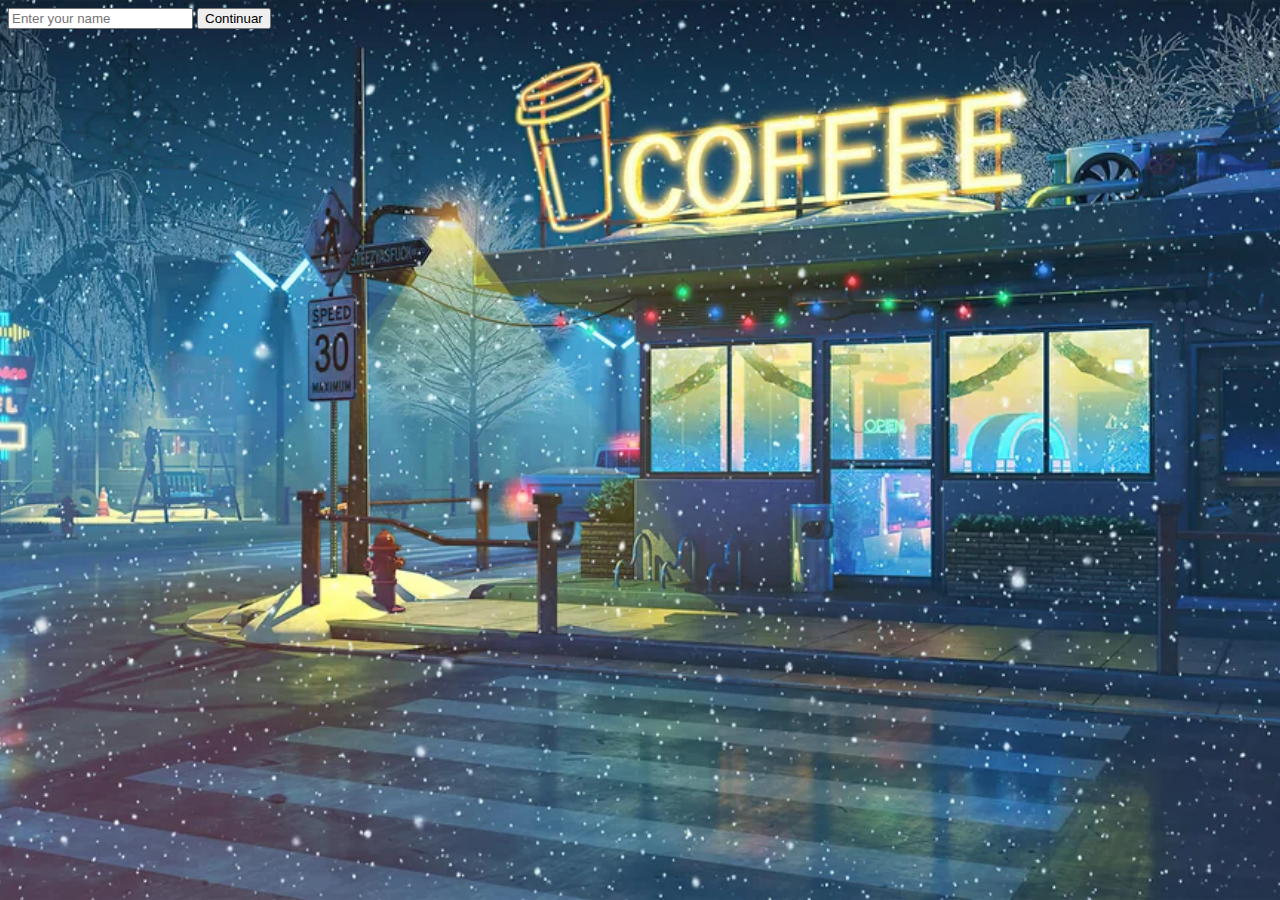
==== Day 3/index.html @ 80eb586c "Archivos del dia 3 del challenge" ====
<!DOCTYPE html>
<html lang="es-co">
<head>
    <meta charset="UTF-8">
    <meta name="viewport" content="width=device-width, initial-scale=1.0">
    <title>Document</title>
    <link rel="stylesheet" href="style.css">
</head>
<body>
    <section>
        <input type="text" id="name" placeholder="Enter your name" pattern="[A-Z a-z]*" required>
        <button onclick="savename()">Continuar</button>
    </section>
    <script src="app.js"></script>
</body>
</html>
---- Day 3/style.css ----
body {
    background: url(c3r0hpuih9l71.webp) no-repeat center center fixed;
    background-size: cover;
}
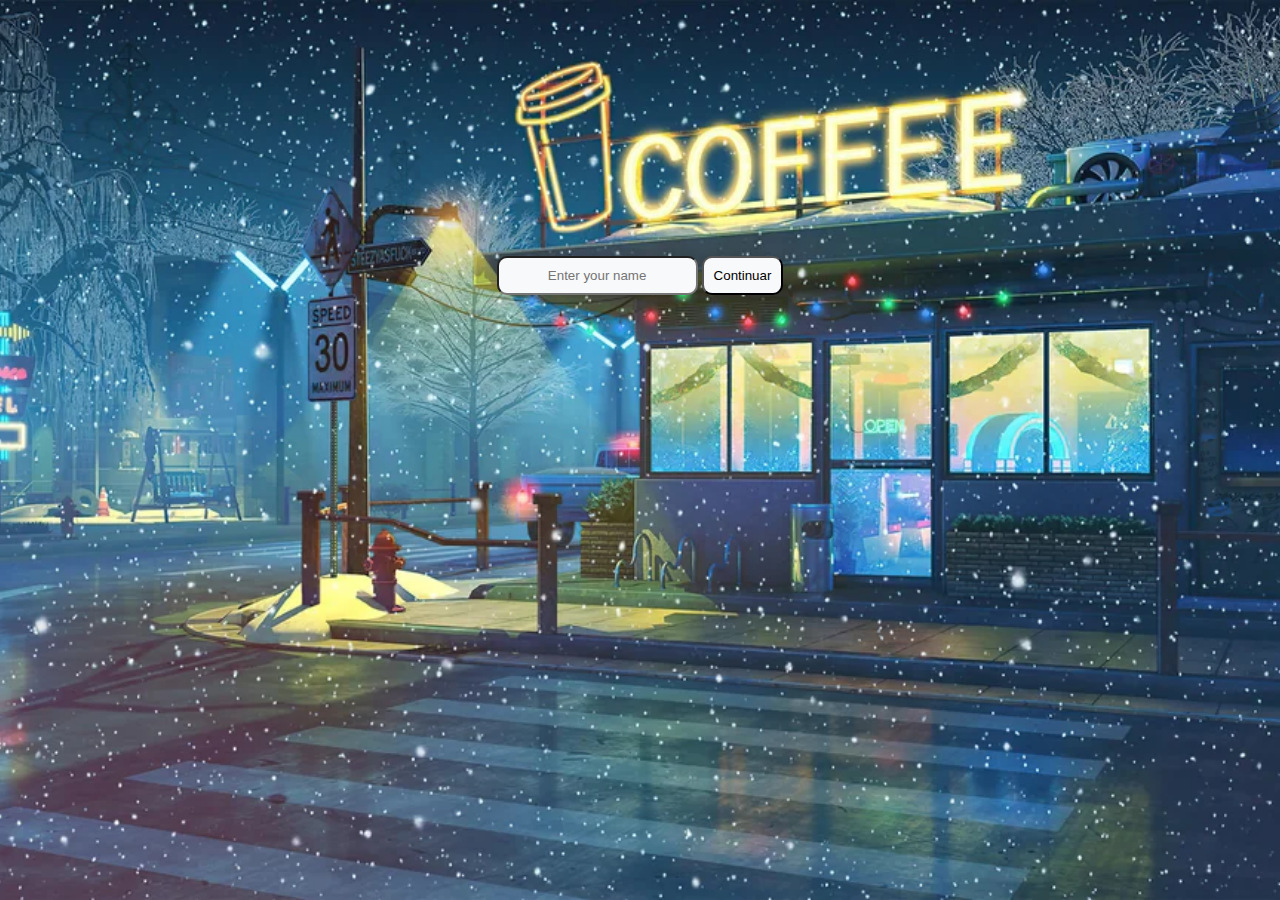
==== commit a2ba4568: "Fixing css" ====
--- a/Day 3/index.html
+++ b/Day 3/index.html
@@ -8,9 +8,9 @@
 </head>
 <body>
     <section>
-        <input type="text" id="name" placeholder="Enter your name" pattern="[A-Z a-z]*" required>
-        <button onclick="savename()">Continuar</button>
+        <input type="text" id="name" class="insert" placeholder="Enter your name" pattern="[A-Z a-z]*" required>
+        <button onclick="save()" class="insert">Continuar</button>
     </section>
-    <script src="app.js"></script>
+    <script src="app2.js"></script>
 </body>
 </html>--- a/Day 3/style.css
+++ b/Day 3/style.css
@@ -1,4 +1,17 @@
 body {
     background: url(c3r0hpuih9l71.webp) no-repeat center center fixed;
     background-size: cover;
+    display: flex;
+    justify-content: center;
+    align-items: center;
+    margin-top: 20%;
+}
+
+.insert {
+    background-color: #f8f9fa;
+    padding: 10px;
+    border-radius: 10px;
+    box-shadow: 0 0 10px rgba(0, 0, 0, 0.1);
+    text-align: center;
+    font-family: 'Lucida Sans', 'Lucida Sans Regular', 'Lucida Grande', 'Lucida Sans Unicode', Geneva, Verdana, sans-serif;
 }